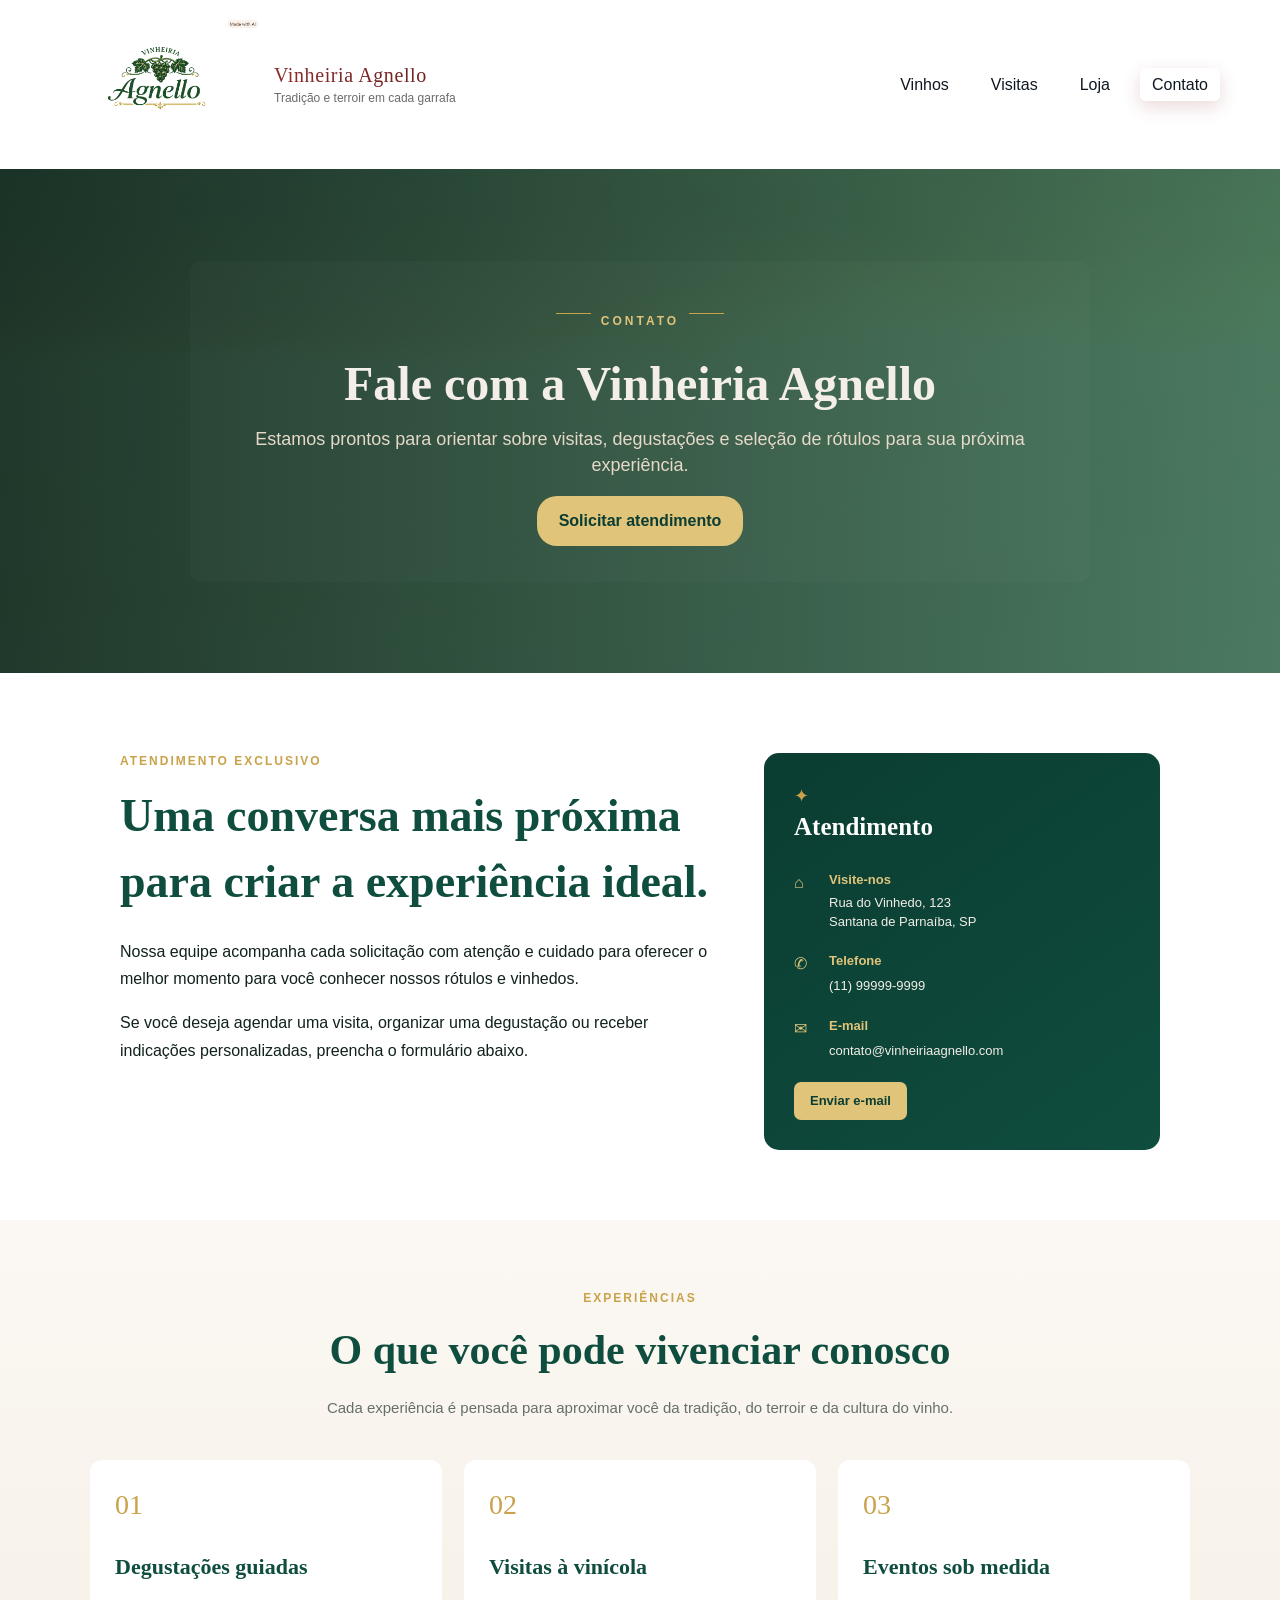
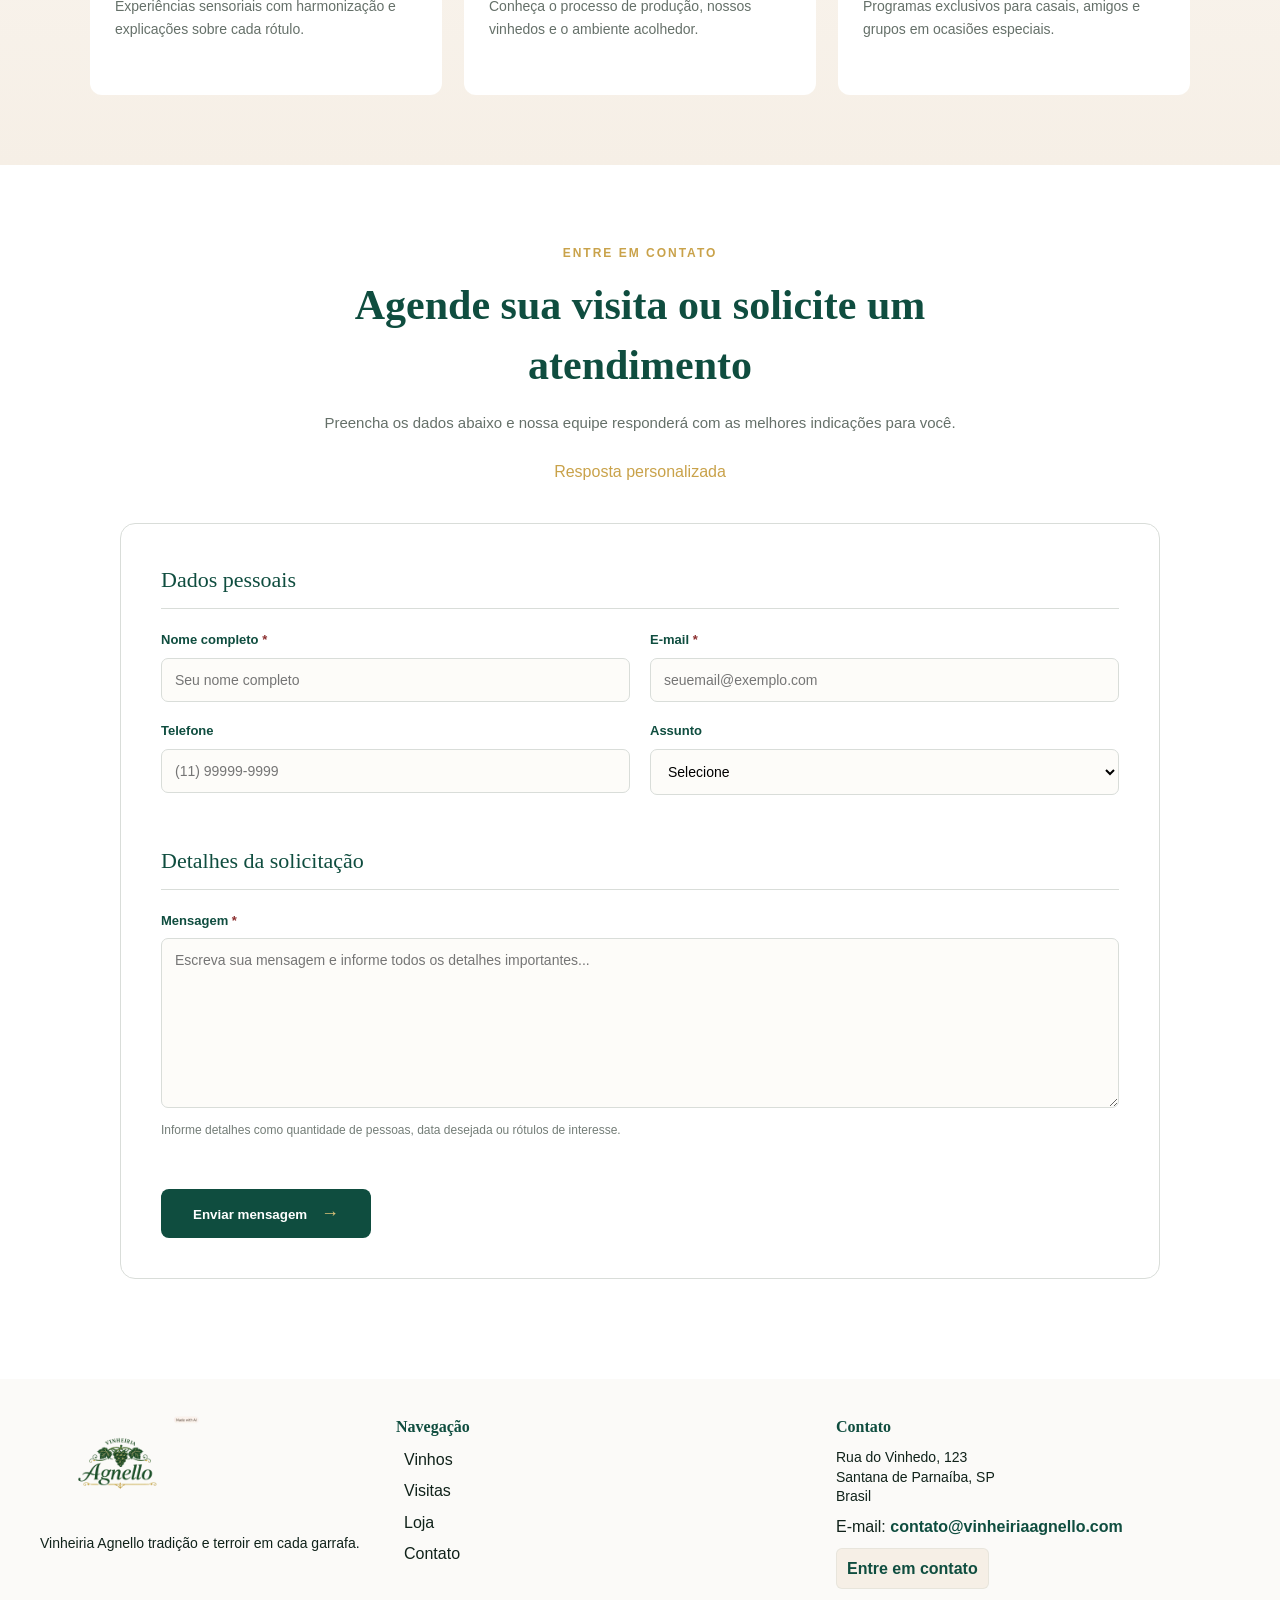
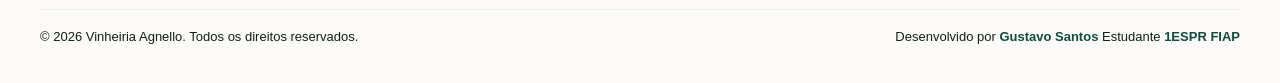
==== src/pages/contato.html @ 2dda57dc "adiciondo sistema, sem as funcionalidades do JS, somente o CSS" ====
﻿<!DOCTYPE html>
<html lang="pt-BR">

<head>
  <meta charset="UTF-8" />
  <meta name="viewport" content="width=device-width, initial-scale=1.0" />
  <title>Vinheiria Agnello</title>
  <link rel="stylesheet" href="../css/style.css" />
  <style>

.hero {
  background:
    linear-gradient(90deg, rgba(8, 35, 29, 0.9), rgba(15, 77, 63, 0.75)),
    url("../assets/imgs/vineyard.webp");
}

.detalhe_hero {
  display: inline-flex;
  gap: 10px;
  margin-bottom: 18px;
  color: #dfc47a;
  font-size: 12px;
  font-weight: bold;
  letter-spacing: 3px;
  text-transform: uppercase;
}

.detalhe_hero::before,
.detalhe_hero::after {
  content: "";
  width: 35px;
  height: 1px;
  background: #c9a24a;
}

.link_hero_contato {
  display: inline-block;
  padding: 13px 22px;
  color: #0b3d32;
  background: #dfc47a;
  border-radius: 20px;
  text-decoration: none;
  font-weight: bold;
}

.link_hero_contato:hover,
.botao_email:hover {
  background: #ffffff;
}

.principal_contato {
  color: #10221a;
  background: #ffffff;
  font-family: "Montserrat", sans-serif;
}

.apresentacao_contato {
  width: 1100px;
  margin: 0 auto;
  padding: 80px 30px 70px;
  display: grid;
  grid-template-columns: 1.5fr 1fr;
  gap: 50px;
  box-sizing: border-box;
}

.rotulo_secao {
  display: block;
  margin-bottom: 12px;
  color: #c9a24a;
  font-size: 12px;
  font-weight: bold;
  letter-spacing: 2px;
  text-transform: uppercase;
}

.titulo_principal_contato {
  margin-bottom: 22px;
  color: #0f4d3f;
  font-family: "Playfair Display", serif;
  font-size: 46px;
}

.paragrafo_contato {
  margin-bottom: 17px;
  font-size: 16px;
  line-height: 1.7;
}

.cartao_atendimento {
  padding: 30px;
  background: linear-gradient(145deg, #0b3d32, #0f4d3f);
  border-radius: 15px;
  color: #ffffff;
}

.ornamento_cartao {
  color: #c9a24a;
  font-size: 18px;
}

.titulo_cartao {
  margin-bottom: 25px;
  font-family: "Playfair Display", serif;
  font-size: 25px;
}

.item_atendimento {
  display: grid;
  grid-template-columns: 25px 1fr;
  gap: 10px;
  margin-bottom: 20px;
}

.icone_atendimento,
.item_atendimento strong {
  color: #dfc47a;
}

.item_atendimento strong {
  display: block;
  margin-bottom: 3px;
  font-size: 13px;
}

.item_atendimento p,
.item_atendimento a {
  color: #f3eee7;
  font-size: 13px;
  line-height: 1.5;
}

.item_atendimento a {
  text-decoration: none;
}

.item_atendimento a:hover {
  text-decoration: underline;
}

.botao_email {
  display: inline-block;
  padding: 10px 16px;
  color: #0b3d32;
  background: #dfc47a;
  border-radius: 7px;
  text-decoration: none;
  font-size: 13px;
  font-weight: bold;
}

.secao_experiencias {
  padding: 70px 30px;
  background: linear-gradient(180deg, #fbf8f3, #f6efe6);
}

.cabecalho_secao {
  width: 720px;
  margin: 0 auto 40px;
  text-align: center;
}

.titulo_secao_contato,
.titulo_formulario {
  color: #0f4d3f;
  font-family: "Playfair Display", serif;
  font-size: 42px;
}

.titulo_secao_contato {
  margin-bottom: 14px;
}

.descricao_secao,
.descricao_formulario {
  color: #657069;
  font-size: 15px;
  line-height: 1.7;
}

.lista_experiencias {
  width: 1100px;
  margin: 0 auto;
  display: grid;
  grid-template-columns: repeat(3, 1fr);
  gap: 22px;
}

.cartao_experiencia {
  min-height: 235px;
  padding: 25px;
  background: #ffffff;
  border-radius: 12px;
  box-sizing: border-box;
}

.numero_experiencia {
  display: block;
  margin-bottom: 25px;
  color: #c9a24a;
  font-family: "Playfair Display", serif;
  font-size: 28px;
}

.cartao_experiencia h3 {
  margin-bottom: 12px;
  color: #0f4d3f;
  font-family: "Playfair Display", serif;
  font-size: 22px;
}

.cartao_experiencia p {
  color: #657069;
  font-size: 14px;
  line-height: 1.7;
}

.secao_formulario {
  width: 1100px;
  margin: 0 auto;
  padding: 80px 30px 100px;
  box-sizing: border-box;
}

.introducao_formulario {
  width: 680px;
  margin: 0 auto 40px;
  text-align: center;
}

.titulo_formulario {
  margin-bottom: 14px;
}

.detalhe_formulario {
  margin-top: 24px;
  color: #c9a24a;
}

.formulario_contato {
  padding: 40px;
  background: #ffffff;
  border: 1px solid #d9ddd9;
  border-radius: 15px;
  box-sizing: border-box;
}

.grupo_formulario {
  margin-bottom: 30px;
  padding: 0;
  border: 0;
}

.titulo_grupo {
  width: 100%;
  padding-bottom: 12px;
  margin-bottom: 22px;
  color: #0f4d3f;
  border-bottom: 1px solid #d9ddd9;
  font-family: "Playfair Display", serif;
  font-size: 22px;
}

.linha_formulario {
  display: grid;
  grid-template-columns: 1fr 1fr;
  gap: 20px;
}

.campo_formulario {
  margin-bottom: 20px;
}

.campo_formulario label {
  display: block;
  margin-bottom: 8px;
  font-size: 13px;
  font-weight: bold;
}

.campo_formulario label span {
  color: #8b2e2e;
}

.campo_formulario input,
.campo_formulario select,
.campo_formulario textarea {
  width: 100%;
  padding: 13px;
  background: #fdfcf9;
  border: 1px solid #d9ddd9;
  border-radius: 7px;
  box-sizing: border-box;
  font-family: "Montserrat", sans-serif;
  font-size: 14px;
}

.campo_formulario textarea {
  height: 170px;
  resize: vertical;
}

.campo_formulario input:focus,
.campo_formulario select:focus,
.campo_formulario textarea:focus {
  outline: 1px solid #c9a24a;
}

.ajuda_campo {
  display: block;
  margin-top: 7px;
  color: #737d77;
  font-size: 12px;
}

.acoes_formulario {
  display: flex;
  align-items: center;
  justify-content: space-between;
}


.botao_enviar {
  width: 210px;
  padding: 14px;
  color: #ffffff;
  background: #0f4d3f;
  border: 0;
  border-radius: 8px;
  cursor: pointer;
  font-family: "Montserrat", sans-serif;
  font-weight: bold;
}

.botao_enviar:hover {
  background: #0b3d32;
}

.seta_botao {
  margin-left: 10px;
  color: #dfc47a;
  font-size: 18px;
}
label {
  color: #0f4d3f;

}

  </style>
</head>

<body>
  <header class="cabecalho_site" role="banner">
    <div class="topo_cabecalho">
      <a class="marca" href="../../index.html">
        <img class="logo_marca" src="../assets/imgs/logo.png" alt="Logotipo Vinheiria Agnello" />
        <div class="texto_marca">
          <span class="nome_marca">Vinheiria Agnello</span>
          <span class="tag_marca">Tradição e terroir em cada garrafa</span>
        </div>
      </a>

      <nav class="nav_principal">
        <ul id="lista_nav" class="lista_nav">
          <li><a href="./vinhos.html">Vinhos</a></li>
          <li><a href="./visitas.html">Visitas</a></li>
          <li><a href="./loja.html">Loja</a></li>
          <li><a href="./contato.html" class="botao_cta">Contato</a></li>
        </ul>
      </nav>
    </div>

    <div class="hero" role="img">
      <div class="sobreposicao_hero">
        <span class="detalhe_hero">Contato</span>
        <h1 class="titulo_hero">Fale com a Vinheiria Agnello</h1>
        <p class="subtitulo_hero">Estamos prontos para orientar sobre visitas, degustações e seleção
          de rótulos para sua próxima experiência.</p>
        <a class="link_hero_contato" href="#formulario-contato">Solicitar atendimento</a>
      </div>
    </div>
  </header>

  <main>

    <section class="principal_contato" >
      <div class="apresentacao_contato">
        <div>
          <span class="rotulo_secao">Atendimento exclusivo</span>
          <h2 id="titulo-contato" class="titulo_principal_contato">
            Uma conversa mais próxima para criar a experiência ideal.
          </h2>
          <p class="paragrafo_contato">
            Nossa equipe acompanha cada solicitação com atenção e cuidado para
            oferecer o melhor momento para você conhecer nossos rótulos e vinhedos.
          </p>
          <p class="paragrafo_contato">
            Se você deseja agendar uma visita, organizar uma degustação ou receber
            indicações personalizadas, preencha o formulário abaixo.
          </p>
        </div>

        <aside class="cartao_atendimento" >
          <div class="ornamento_cartao">✦</div>
          <h3 class="titulo_cartao">Atendimento</h3>

          <div class="item_atendimento">
            <span class="icone_atendimento" >⌂</span>
            <div>
              <strong>Visite-nos</strong>
              <p>Rua do Vinhedo, 123<br />Santana de Parnaíba, SP</p>
            </div>
          </div>

          <div class="item_atendimento">
            <span class="icone_atendimento" >✆</span>
            <div>
              <strong>Telefone</strong>
              <a href="tel:+5511999999999">(11) 99999-9999</a>
            </div>
          </div>

          <div class="item_atendimento">
            <span class="icone_atendimento" >✉</span>
            <div>
              <strong>E-mail</strong>
              <a href="mailto:contato@vinheiriaagnello.com">contato@vinheiriaagnello.com</a>
            </div>
          </div>

          <a class="botao_email" href="mailto:contato@vinheiriaagnello.com">Enviar e-mail</a>
        </aside>
      </div>
    </section>

    <section class="secao_experiencias">
      <div class="cabecalho_secao">
        <span class="rotulo_secao">Experiências</span>
        <h2 id="titulo-experiencias" class="titulo_secao_contato">
          O que você pode vivenciar conosco
        </h2>
        <p class="descricao_secao">
          Cada experiência é pensada para aproximar você da tradição, do terroir
          e da cultura do vinho.
        </p>
      </div>

      <div class="lista_experiencias">
        <article class="cartao_experiencia">
          <span class="numero_experiencia">01</span>
          <h3>Degustações guiadas</h3>
          <p>Experiências sensoriais com harmonização e explicações sobre cada rótulo.</p>
        </article>

        <article class="cartao_experiencia">
          <span class="numero_experiencia">02</span>
          <h3>Visitas à vinícola</h3>
          <p>Conheça o processo de produção, nossos vinhedos e o ambiente acolhedor.</p>
        </article>

        <article class="cartao_experiencia">
          <span class="numero_experiencia">03</span>
          <h3>Eventos sob medida</h3>
          <p>Programas exclusivos para casais, amigos e grupos em ocasiões especiais.</p>
        </article>
      </div>
    </section>

    <section class="secao_formulario" id="formulario-contato">
      <div class="introducao_formulario">
        <span class="rotulo_secao">Entre em contato</span>
        <h2 id="titulo-formulario" class="titulo_formulario">Agende sua visita ou solicite um atendimento</h2>
        <p class="descricao_formulario">
          Preencha os dados abaixo e nossa equipe responderá com as melhores
          indicações para você.
        </p>
        <div class="detalhe_formulario">
          <span ></span>
          <span>Resposta personalizada</span>
          <span ></span>
        </div>
      </div>

      <form class="formulario_contato" action="#" method="post">
        <fieldset class="grupo_formulario">
          <legend class="titulo_grupo">Dados pessoais</legend>

          <div class="linha_formulario">
            <div class="campo_formulario">
              <label for="nome">Nome completo <span >*</span></label>
              <input id="nome" name="nome" type="text" placeholder="Seu nome completo" required />
            </div>

            <div class="campo_formulario">
              <label for="email">E-mail <span >*</span></label>
              <input id="email" name="email" type="email" placeholder="seuemail@exemplo.com" required />
            </div>
          </div>

          <div class="linha_formulario">
            <div class="campo_formulario">
              <label for="telefone">Telefone</label>
              <input id="telefone" name="telefone" type="tel" placeholder="(11) 99999-9999" />
            </div>

            <div class="campo_formulario">
              <label for="assunto">Assunto</label>
              <select id="assunto" name="assunto">
                <option value="">Selecione</option>
                <option value="visita">Visita à vinícola</option>
                <option value="degustacao">Degustação</option>
                <option value="evento">Evento especial</option>
                <option value="informacao">Informações gerais</option>
              </select>
            </div>
          </div>
        </fieldset>

        <fieldset class="grupo_formulario">
          <legend class="titulo_grupo">Detalhes da solicitação</legend>

          <div class="campo_formulario">
            <label for="mensagem">Mensagem <span >*</span></label>
            <textarea id="mensagem" name="mensagem" rows="7" placeholder="Escreva sua mensagem e informe todos os detalhes importantes..." required></textarea>
            <span class="ajuda_campo">
              Informe detalhes como quantidade de pessoas, data desejada ou rótulos de interesse.
            </span>
          </div>
        </fieldset>

        <div class="acoes_formulario">

          <button class="botao_enviar" type="submit">
            <span>Enviar mensagem</span>
            <span class="seta_botao" >→</span>
          </button>
        </div>
      </form>
    </section>
  <footer class="rodape_site" role="contentinfo">    <div class="rodape_container">
      <div class="rodape_coluna marca_coluna">
        <img class="logo_rodape" src="../assets/imgs/logo.png" alt="Logotipo Vinheiria Agnello" />
        <p class="descricao_rodape">Vinheiria Agnello tradição e terroir em cada garrafa.</p>
      </div>

      <div class="rodape_coluna nav_coluna">
        <h4 class="titulo_coluna">Navegação</h4>
        <ul class="lista_rodape">
          <li><a href="./vinhos.html">Vinhos</a></li>
          <li><a href="./visitas.html">Visitas</a></li>
          <li><a href="./loja.html">Loja</a></li>
          <li><a href="./contato.html">Contato</a></li>
        </ul>
      </div>

      <div class="rodape_coluna contato_coluna">
        <h4 class="titulo_coluna">Contato</h4>
        <address class="endereco_rodape">
          Rua do Vinhedo, 123<br />
          Santana de Parnaí­ba, SP<br />
          Brasil
        </address>
        <p class="email_rodape">E-mail: <a href="mailto:contato@vinheiriaagnello.com">contato@vinheiriaagnello.com</a>
        </p>

        <div class="redes_rodape">
          <a class="Contato" href="./contato.html">Entre em contato</a>
        </div>
      </div>
    </div>

    <div class="rodape_baixo">
      <p class="direitos">© <span class="ano">2026</span> Vinheiria Agnello. Todos os direitos reservados.</p>
      <p class="desenvolvido">Desenvolvido por <strong>Gustavo Santos</strong> Estudante <strong>1ESPR FIAP</strong>
      </p>
    </div>
  </footer>
</body>

</html>
---- src/css/style.css ----
* {
  box-sizing: border-box;
  margin: 0;
  padding: 0;
}

html,
body {
  height: 100%;
}

body {
  font-family: "Montserrat", sans-serif;
  color: #f3efe8;
  background: #fff;
  line-height: 1.45;
}

.cabecalho_site {
  width: 100%;
  color: #f3efe8;
}

.topo_cabecalho {
  display: flex;
  align-items: center;
  justify-content: space-between;
  max-width: 1200px;
  margin: 0 auto;
  padding: 18px 20px;
}

.marca {
  display: flex;
  align-items: center;
  gap: 14px;
  text-decoration: none;
  color: inherit;
}

.logo_marca {
  width: 200px;
  height: auto;
  object-fit: contain;
}

.texto_marca {
  display: flex;
  flex-direction: column;
}

.nome_marca {
  display: block;
  font-family: "Playfair Display", serif;
  font-size: 20px;
  letter-spacing: 0.6px;
  background: linear-gradient(90deg, #8b2e2e, #6b1f1f);
  -webkit-background-clip: text;
  background-clip: text;
  color: transparent;
}

.tag_marca {
  display: block;
  font-size: 12px;
  color: #6b6b6b;
}

.nav_principal {
  position: relative;
}

.lista_nav {
  display: flex;
  gap: 18px;
  list-style: none;
  align-items: center;
  margin-left: 24px;
}

.lista_nav a {
  color: #0f1720;
  text-decoration: none;
  padding: 8px 12px;
  border-radius: 6px;
  font-weight: 500;
  background: rgba(255, 255, 255, 0.9);
  transition: transform 0.12s ease, opacity 0.12s ease;
}

.lista_nav a:hover {
  opacity: 0.9;
  transform: translateY(-1px);
}

.botao_cta {
  background: #8b2e2e;
  color: #f3efe8;
  box-shadow: 0 6px 18px rgba(139, 46, 46, 0.18);
}

.hero {
  height: 56vh;
  min-height: 360px;
  background-image:
    linear-gradient(180deg, rgba(15, 23, 32, 0.25), rgba(15, 23, 32, 0.45)),
    url('../assets/imgs/vineyard.webp');
  background-size: cover;
  background-position: center;
  display: flex;
  align-items: center;
  justify-content: center;
}

.sobreposicao_hero {
  text-align: center;
  padding: 36px;
  background: linear-gradient(180deg, rgba(255, 255, 255, 0.02), rgba(255, 255, 255, 0.02));
  border-radius: 12px;
  max-width: 900px;
  width: 100%;
}

.titulo_hero {
  font-family: "Playfair Display", serif;
  font-size: 48px;
  color: #f3efe8;
  margin-bottom: 8px;
}

.subtitulo_hero {
  color: #e6d9c9;
  margin-bottom: 18px;
  font-size: 18px;
}

.cta_hero {
  display: inline-block;
  padding: 12px 20px;
  background: #cfa07a;
  color: #0f1720;
  border-radius: 999px;
  text-decoration: none;
  font-weight: 600;
}

.sr-only {
  position: absolute;
  width: 1px;
  height: 1px;
  padding: 0;
  margin: -1px;
  overflow: hidden;
  clip: rect(0, 0, 0, 0);
  white-space: nowrap;
  border: 0;
}

.rodape_site {
  box-sizing: border-box;
  width: 100%;
  background: #fbfaf8;
  color: #10221a;
  font-family: "Montserrat", sans-serif;
  padding: 36px 20px;
}

.rodape_container {
  max-width: 1200px;
  margin: 0 auto;
  display: flex;
  gap: 36px;
  align-items: flex-start;
  justify-content: space-between;
}

.rodape_coluna {
  flex: 1;
  min-width: 180px;
}

.marca_coluna {
  max-width: 320px;
}

.logo_rodape {
  width: 160px;
  height: auto;
  display: block;
  margin-bottom: 12px;
}

.descricao_rodape {
  color: #10221a;
  font-size: 14px;
  line-height: 1.4;
}

.titulo_coluna {
  font-family: "Playfair Display", serif;
  font-size: 16px;
  color: #0f4d3f;
  margin-bottom: 10px;
}

.lista_rodape {
  list-style: none;
  padding: 0;
  margin: 0;
  display: flex;
  flex-direction: column;
  gap: 8px;
}

.lista_rodape a {
  color: #10221a;
  text-decoration: none;
  padding: 6px 8px;
  border-radius: 6px;
  background: transparent;
  transition: background 0.12s ease;
}

.lista_rodape a:hover {
  background: rgba(15, 77, 63, 0.06);
}

.endereco_rodape {
  font-style: normal;
  color: #10221a;
  font-size: 14px;
  line-height: 1.4;
  margin-bottom: 8px;
}

.email_rodape a {
  color: #0f4d3f;
  text-decoration: none;
  font-weight: 600;
}

.email_rodape a:hover {
  text-decoration: underline;
}

.redes_rodape {
  display: flex;
  gap: 8px;
  margin-top: 10px;
}

.Contato {
  display: inline-block;
  padding: 8px 10px;
  border-radius: 6px;
  background: #f6efe6;
  color: #0f4d3f;
  font-weight: 700;
  text-decoration: none;
  border: 1px solid rgba(15, 77, 63, 0.06);
}

.Contato:hover {
  background: #c9a24a;
  color: #fbfaf8;
}

.rodape_baixo {
  max-width: 1200px;
  margin: 20px auto 0;
  padding-top: 18px;
  border-top: 1px solid rgba(15, 77, 63, 0.06);
  display: flex;
  justify-content: space-between;
  align-items: center;
  gap: 12px;
}

.direitos {
  font-size: 13px;
  color: #10221a;
}

.desenvolvido {
  font-size: 13px;
  color: #10221a;
}

.rodape_site a {
  transition: opacity 0.12s ease;
}

.rodape_site strong {
  color: #0f4d3f;
}
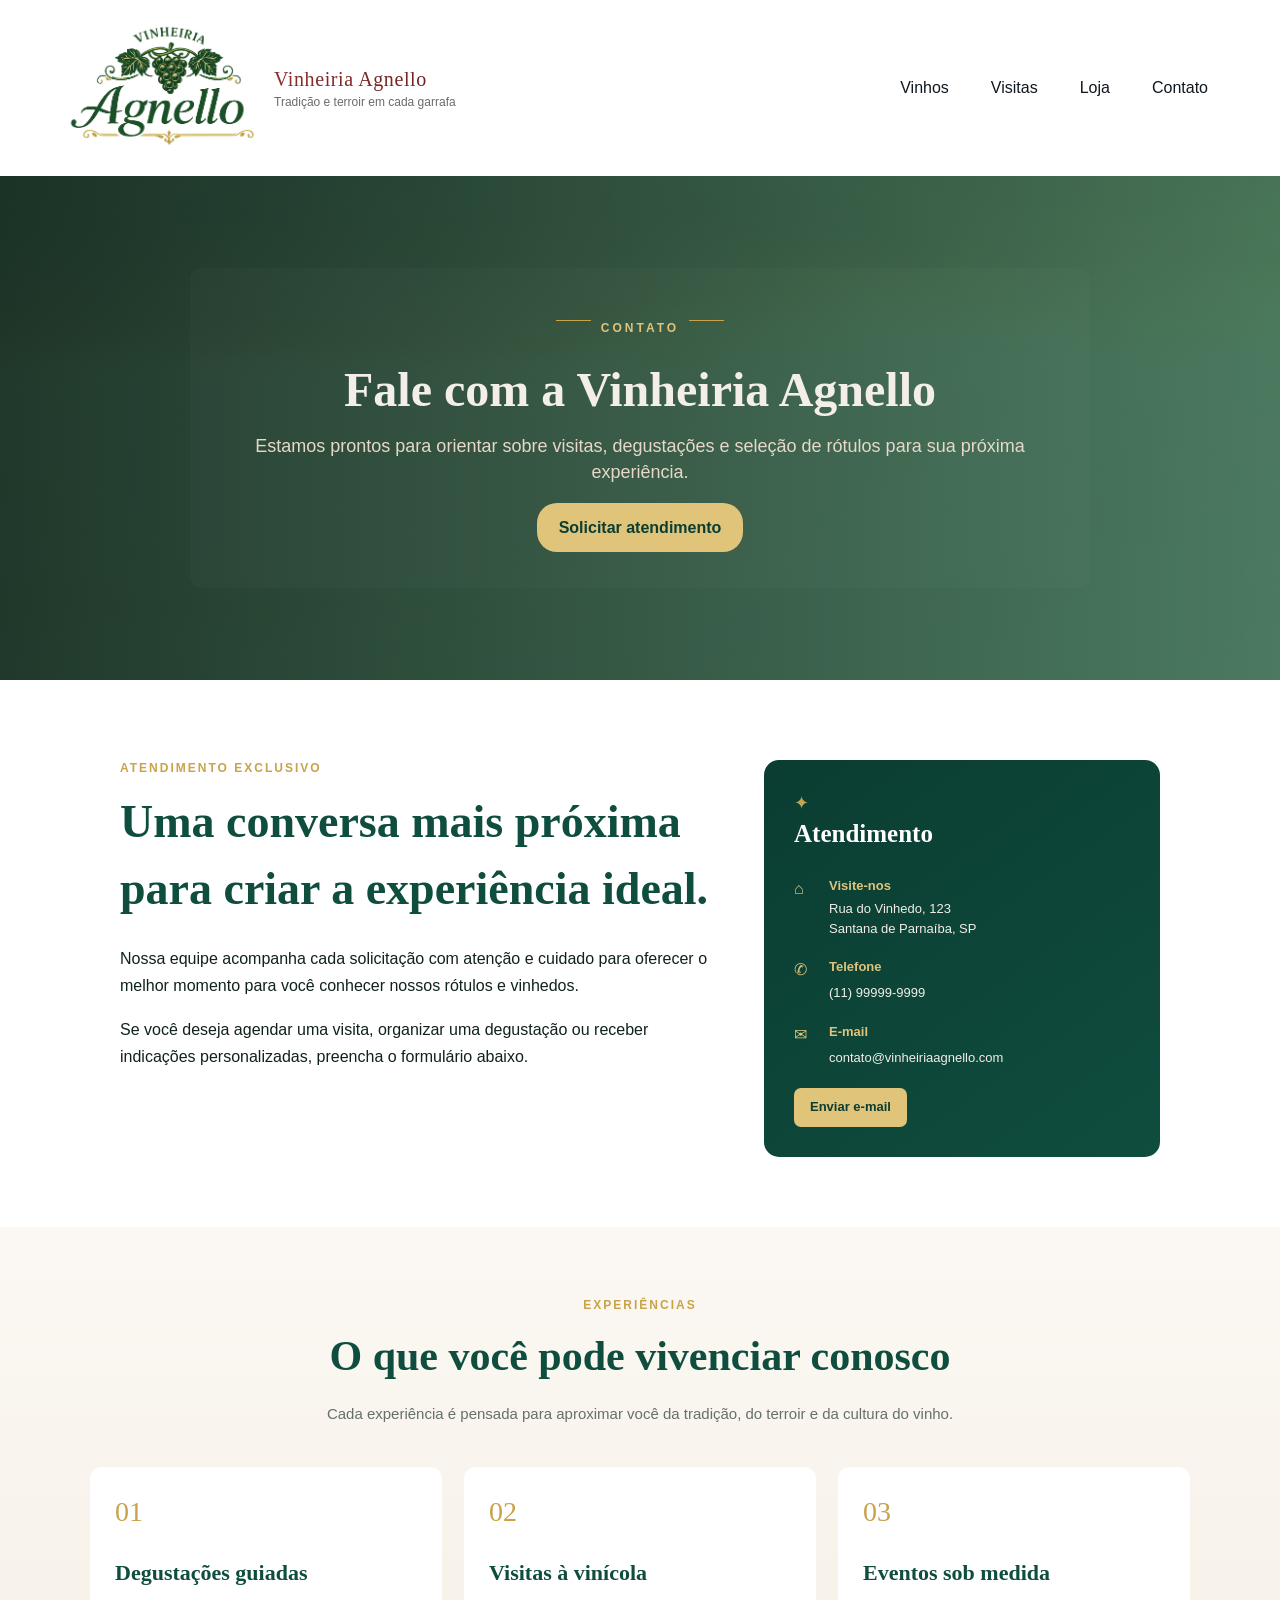
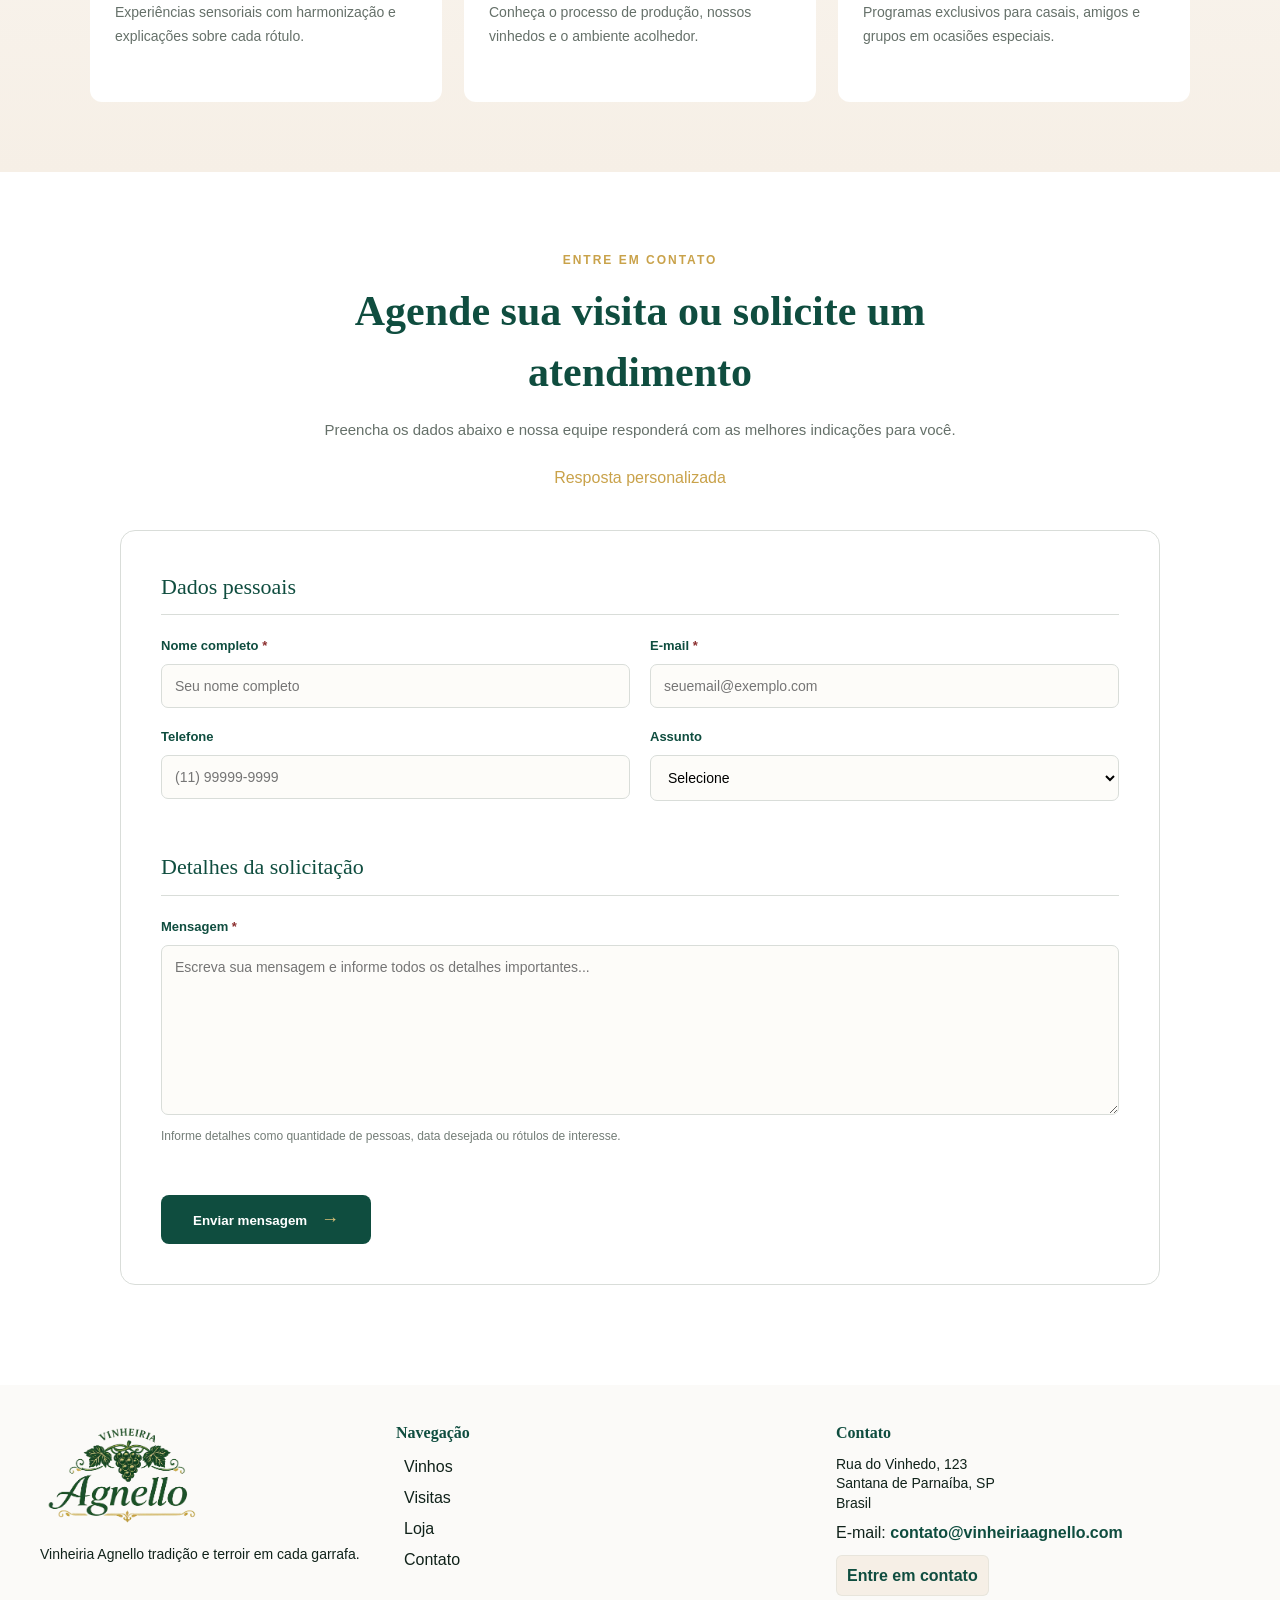
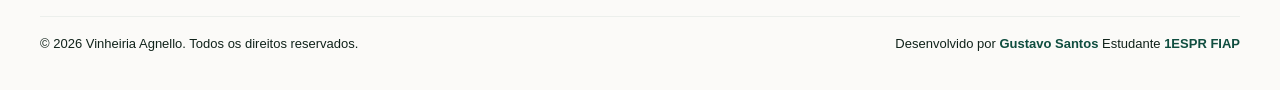
==== commit a59f2032: "estilos referentes à efeitos foram enviados pra efeitos" ====
--- a/src/pages/contato.html
+++ b/src/pages/contato.html
@@ -4,6 +4,11 @@
 <head>
   <meta charset="UTF-8" />
   <meta name="viewport" content="width=device-width, initial-scale=1.0" />
+  <meta name="keywords" content="Vinheiria Agnello, vinhos, vinícola, vinhos artesanais, vinhos brasileiros, degustação de vinhos, visita à vinícola, loja de vinhos, terroir, enoturismo, Santana de Parnaíba, São Paulo">
+  <meta name="description" content="Conheça a Vinheiria Agnello, uma vinheiria dedicada à tradição, ao terroir e à produção de vinhos artesanais. Descubra nossos vinhos, visitas e experiências.">
+  <link rel="icon" href="../assets/imgs/logo.png" type="image/png">
+  <link rel="stylesheet" href="../css/efeitos.css">
+
   <title>Vinheiria Agnello</title>
   <link rel="stylesheet" href="../css/style.css" />
   <style>
@@ -25,14 +30,6 @@
   text-transform: uppercase;
 }
 
-.detalhe_hero::before,
-.detalhe_hero::after {
-  content: "";
-  width: 35px;
-  height: 1px;
-  background: #c9a24a;
-}
-
 .link_hero_contato {
   display: inline-block;
   padding: 13px 22px;
@@ -43,10 +40,7 @@
   font-weight: bold;
 }
 
-.link_hero_contato:hover,
-.botao_email:hover {
-  background: #ffffff;
-}
+
 
 .principal_contato {
   color: #10221a;
@@ -134,9 +128,6 @@
   text-decoration: none;
 }
 
-.item_atendimento a:hover {
-  text-decoration: underline;
-}
 
 .botao_email {
   display: inline-block;
@@ -300,11 +291,7 @@
   resize: vertical;
 }
 
-.campo_formulario input:focus,
-.campo_formulario select:focus,
-.campo_formulario textarea:focus {
-  outline: 1px solid #c9a24a;
-}
+
 
 .ajuda_campo {
   display: block;
@@ -332,10 +319,6 @@
   font-weight: bold;
 }
 
-.botao_enviar:hover {
-  background: #0b3d32;
-}
-
 .seta_botao {
   margin-left: 10px;
   color: #dfc47a;
@@ -365,7 +348,7 @@
           <li><a href="./vinhos.html">Vinhos</a></li>
           <li><a href="./visitas.html">Visitas</a></li>
           <li><a href="./loja.html">Loja</a></li>
-          <li><a href="./contato.html" class="botao_cta">Contato</a></li>
+          <li><a href="./contato.html">Contato</a></li>
         </ul>
       </nav>
     </div>
--- a/src/css/efeitos.css
+++ b/src/css/efeitos.css
@@ -0,0 +1,90 @@
+.lista_nav a:hover {
+    opacity: 0.9;
+    transform: translateY(-1px);
+}
+.logo_marca {
+    animation: aumentarTamanho 2s infinite ease-in-out;
+}
+
+.detalhe_hero::before,
+.detalhe_hero::after {
+    content: "";
+    width: 35px;
+    height: 1px;
+    background: #c9a24a;
+}
+.tabela_horarios td:first-child{
+    transition: 0.5s ease-in-out;
+}
+.tabela_horarios td:first-child:hover {
+    border-left: 2px solid #0b3d32;
+} 
+.tabela_horarios td:last-child:hover {
+    border-right: 2px solid #0b3d32;
+} 
+.tabela_horarios tbody tr:last-child td:hover {
+    border-bottom: 2px solid #0b3d32;
+} 
+
+.tabela_horarios tbody tr:nth-child(even) {
+    background: #fbf8f3;
+}
+
+.tabela_horarios tbody tr:hover {
+    background: #f6efe6;
+    transition: all 0.7s ease-in-out;
+}
+.ornamento_hero_visitas span:not(.simbolo_uva) {
+    flex: 1;
+    height: 2px;
+    background: #c9a24a;
+}
+.cartao_vinho:hover {
+    transform: translateY(-5px);
+    box-shadow: 0 14px 30px rgba(16, 34, 26, 0.12);
+}
+
+.botao_comprar:hover {
+    background: #c9a24a;
+    color: #0b3d32;
+}
+
+.botao_dado:hover {
+    background: #f6efe6;
+    border-color: #c9a24a;
+}
+
+.link_hero_contato:hover,
+.botao_email:hover {
+    background: #ffffff;
+}
+
+.item_atendimento a:hover {
+    text-decoration: underline;
+}
+
+.campo_formulario input:focus,
+.campo_formulario select:focus,
+.campo_formulario textarea:focus {
+    outline: 1px solid #c9a24a;
+}
+
+.botao_enviar:hover {
+    background: #0b3d32;
+}
+
+@keyframes aumentarTamanho {
+    0% {
+        transform: scale(1.01);
+        rotate: 2deg;
+    }
+
+    50% {
+        transform: scale(0.9);
+        rotate: -2deg;
+    }
+    100% {
+        transform: scale(1.01);
+        rotate: 2deg;
+    }
+}
--- a/src/css/style.css
+++ b/src/css/style.css
@@ -86,11 +86,6 @@
   font-weight: 500;
   background: rgba(255, 255, 255, 0.9);
   transition: transform 0.12s ease, opacity 0.12s ease;
-}
-
-.lista_nav a:hover {
-  opacity: 0.9;
-  transform: translateY(-1px);
 }
 
 .botao_cta {
